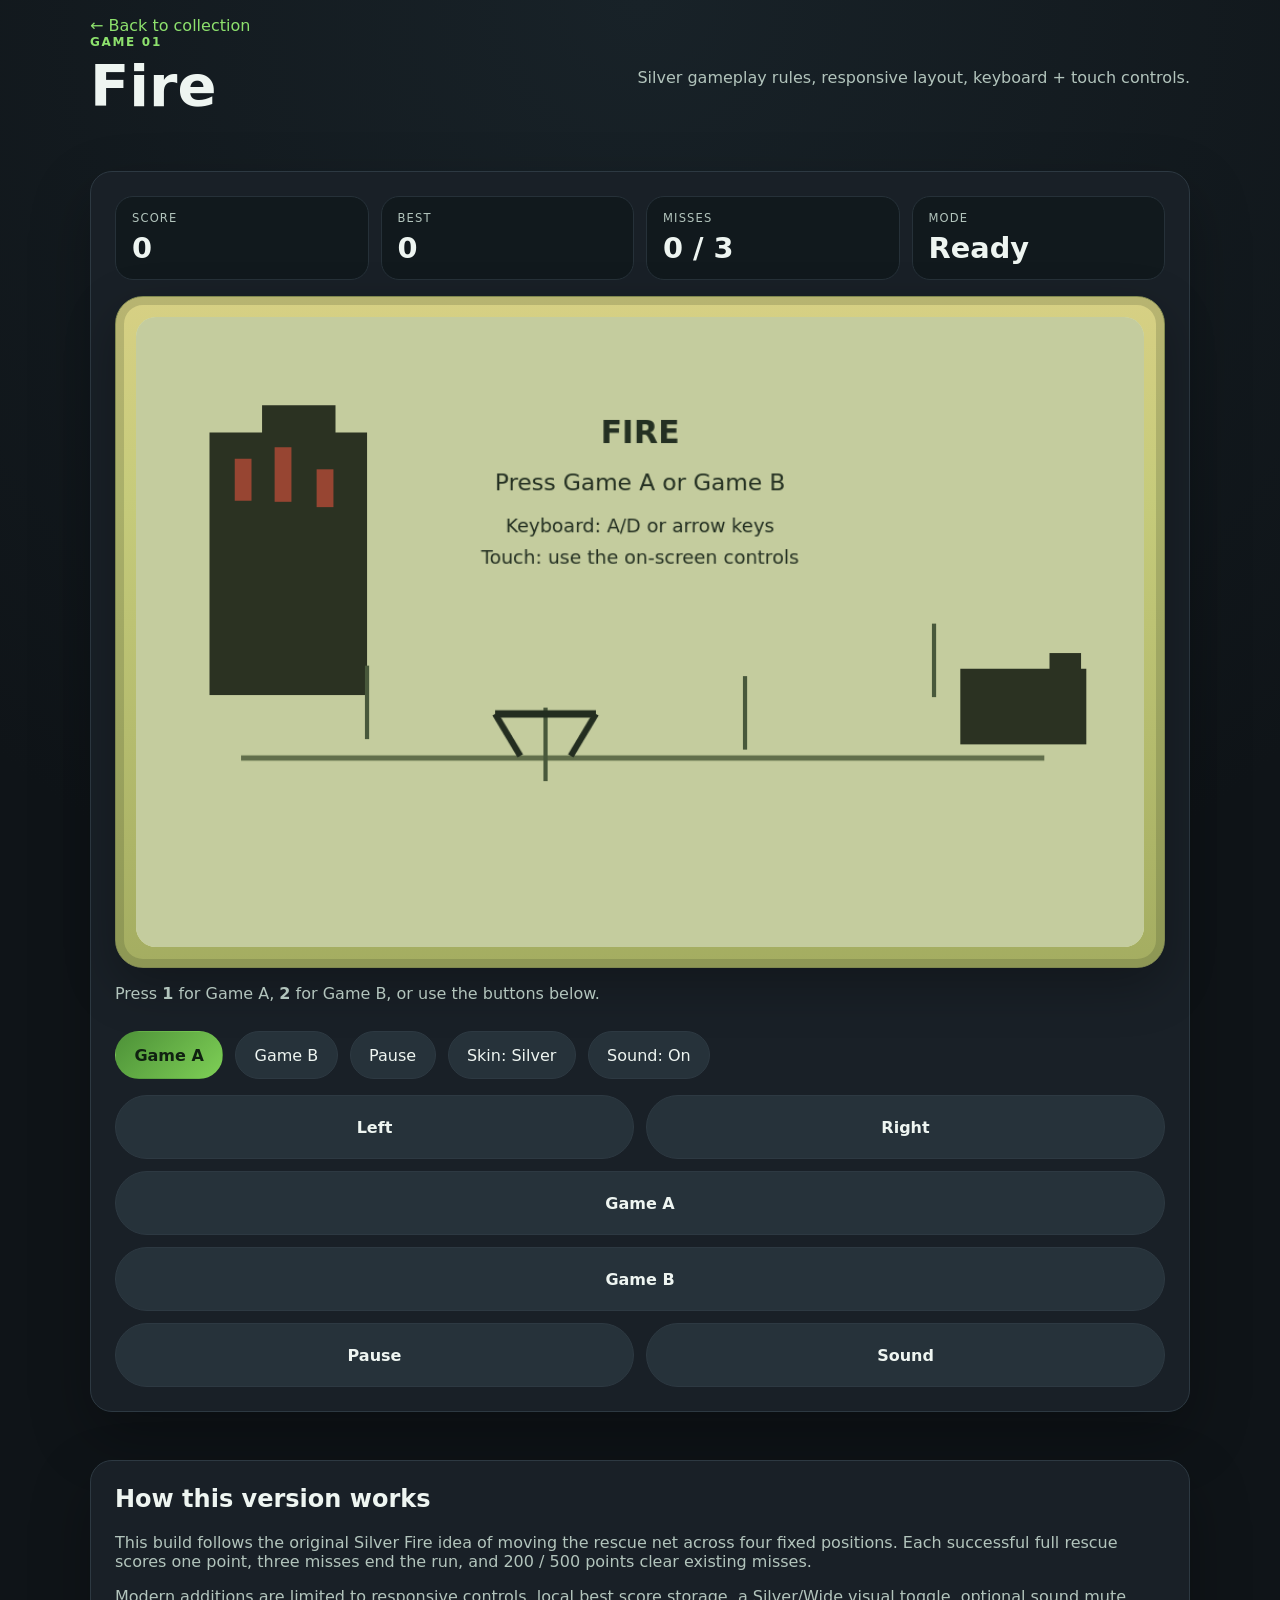
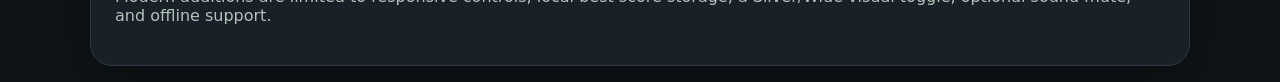
==== games/fire/index.html @ 9f9f32c5 "Deploy site" ====
<!doctype html>
<html lang="en">
  <head>
    <meta charset="UTF-8" />
    <meta
      name="viewport"
      content="width=device-width, initial-scale=1, viewport-fit=cover"
    />
    <title>Fire | Game &amp; Watch Collection</title>
    <meta
      name="description"
      content="Play a mobile-friendly Fire recreation with Silver gameplay rules, keyboard controls, touch controls, and offline support."
    />
    <link rel="manifest" href="/manifest.webmanifest" />
    <link rel="icon" href="/assets/icon.svg" type="image/svg+xml" />
    <link rel="stylesheet" href="/styles/site.css" />
    <link rel="stylesheet" href="./fire.css" />
  </head>
  <body>
    <header class="site-shell page-header">
      <div>
        <a class="page-header__link" href="/">&larr; Back to collection</a>
        <p class="eyebrow">Game 01</p>
        <h1>Fire</h1>
      </div>
      <p class="muted">Silver gameplay rules, responsive layout, keyboard + touch controls.</p>
    </header>

    <main class="site-shell stack">
      <section class="panel stack">
        <div class="hud-grid" aria-label="Game status">
          <div class="hud-card">
            <span class="hud-card__label">Score</span>
            <span class="hud-card__value" id="score-value">0</span>
          </div>
          <div class="hud-card">
            <span class="hud-card__label">Best</span>
            <span class="hud-card__value" id="best-value">0</span>
          </div>
          <div class="hud-card">
            <span class="hud-card__label">Misses</span>
            <span class="hud-card__value" id="miss-value">0 / 3</span>
          </div>
          <div class="hud-card">
            <span class="hud-card__label">Mode</span>
            <span class="hud-card__value" id="mode-value">Ready</span>
          </div>
        </div>

        <div class="fire-cabinet" id="cabinet">
          <canvas
            class="fire-screen"
            id="fire-screen"
            width="960"
            height="600"
            aria-label="Fire game display"
          ></canvas>
        </div>

        <div class="info-bar">
          <p class="muted" id="status-message">
            Press <strong>1</strong> for Game A, <strong>2</strong> for Game B, use arrow keys or A/D.
          </p>
          <div class="action-row">
            <button type="button" id="start-a" class="button--primary">Game A</button>
            <button type="button" id="start-b">Game B</button>
            <button type="button" id="pause-button">Pause</button>
            <button type="button" id="skin-button">Skin: Silver</button>
            <button type="button" id="sound-button">Sound: On</button>
          </div>
        </div>

        <div class="touch-controls" id="touch-controls" aria-label="Touch controls"></div>
      </section>

      <section class="panel">
        <h2>How this version works</h2>
        <p>
          This build follows the original Silver Fire idea of moving the rescue net across
          four fixed positions. Each successful full rescue scores one point, three misses end
          the run, and 200 / 500 points clear existing misses.
        </p>
        <p class="muted">
          Modern additions are limited to responsive controls, local best score storage,
          a Silver/Wide visual toggle, optional sound mute, and offline support.
        </p>
      </section>
    </main>

    <script type="module" src="./fire.js"></script>
  </body>
</html>
---- styles/site.css ----
:root {
  color-scheme: dark;
  --bg: #0f1418;
  --panel: #1b232a;
  --panel-border: #2d3942;
  --text: #eef5f1;
  --muted: #b2c4bc;
  --accent: #8de16d;
  --accent-strong: #b7ff77;
  --lcd-bg: #d8e4b5;
  --lcd-ink: #243022;
  --danger: #f28c82;
  --shadow: 0 24px 60px rgba(0, 0, 0, 0.28);
  --radius: 22px;
}

* {
  box-sizing: border-box;
}

html,
body {
  margin: 0;
  min-height: 100%;
  background: radial-gradient(circle at top, #182228, #0f1418 55%);
  color: var(--text);
  font-family:
    Inter,
    ui-sans-serif,
    system-ui,
    -apple-system,
    BlinkMacSystemFont,
    "Segoe UI",
    sans-serif;
}

body {
  padding: 0 0 env(safe-area-inset-bottom);
}

a {
  color: inherit;
}

.site-shell {
  width: min(1100px, calc(100% - 2rem));
  margin: 0 auto;
}

.hero {
  display: grid;
  gap: 1.5rem;
  padding: 2rem 0 1.5rem;
}

.hero__copy,
.hero__card,
.panel {
  background: color-mix(in srgb, var(--panel) 92%, black);
  border: 1px solid var(--panel-border);
  border-radius: var(--radius);
  box-shadow: var(--shadow);
}

.hero__copy,
.panel {
  padding: 1.5rem;
}

.hero__card {
  padding: 1rem;
  display: grid;
  gap: 0.85rem;
  place-items: center;
}

.eyebrow {
  margin: 0 0 0.5rem;
  text-transform: uppercase;
  letter-spacing: 0.14em;
  color: var(--accent);
  font-size: 0.75rem;
  font-weight: 700;
}

h1,
h2,
h3,
p {
  margin-top: 0;
}

h1 {
  font-size: clamp(2rem, 6vw, 3.6rem);
  line-height: 1.03;
  max-width: 12ch;
}

.hero__text,
.hero__caption,
.panel p,
li {
  color: var(--muted);
}

.hero__actions,
.action-row {
  display: flex;
  flex-wrap: wrap;
  gap: 0.75rem;
}

.button,
button {
  appearance: none;
  border: 1px solid var(--panel-border);
  border-radius: 999px;
  background: #26323a;
  color: var(--text);
  cursor: pointer;
  font: inherit;
  padding: 0.85rem 1.15rem;
  text-decoration: none;
  transition:
    transform 120ms ease,
    background 120ms ease,
    border-color 120ms ease;
}

.button:hover,
button:hover,
.button:focus-visible,
button:focus-visible {
  transform: translateY(-1px);
  border-color: color-mix(in srgb, var(--accent) 55%, var(--panel-border));
  outline: none;
}

.button--primary,
button.button--primary {
  background: linear-gradient(135deg, #4d9138, #7ecf56);
  color: #102111;
  border-color: transparent;
  font-weight: 700;
}

.panel {
  margin: 1rem auto;
}

.feature-grid {
  display: grid;
  grid-template-columns: repeat(auto-fit, minmax(180px, 1fr));
  gap: 1rem;
}

.feature-grid article,
.game-card {
  background: #151d23;
  border: 1px solid #27323a;
  border-radius: 18px;
  padding: 1rem;
}

.game-card {
  display: grid;
  gap: 1rem;
  align-items: center;
}

.inline-list {
  padding: 0;
  margin: 0;
  list-style: none;
  display: flex;
  flex-wrap: wrap;
  gap: 0.65rem;
}

.inline-list li {
  background: #223039;
  border-radius: 999px;
  padding: 0.35rem 0.75rem;
}

.mini-lcd {
  position: relative;
  width: min(100%, 320px);
  aspect-ratio: 16 / 10;
  border-radius: 18px;
  overflow: hidden;
  background: var(--lcd-bg);
  box-shadow: inset 0 0 0 4px #a4b188;
}

.mini-lcd__jumper,
.mini-lcd__net {
  position: absolute;
  background: var(--lcd-ink);
  border-radius: 999px;
}

.mini-lcd__jumper {
  width: 18px;
  height: 18px;
  top: 22%;
}

.mini-lcd__jumper--one {
  left: 18%;
}

.mini-lcd__jumper--two {
  left: 34%;
  top: 38%;
}

.mini-lcd__net {
  width: 88px;
  height: 18px;
  left: 46%;
  bottom: 22%;
}

.page-header {
  display: flex;
  justify-content: space-between;
  gap: 1rem;
  align-items: center;
  padding-top: 1rem;
}

.page-header__link {
  color: var(--accent);
  text-decoration: none;
}

.page-header__link:hover,
.page-header__link:focus-visible {
  color: var(--accent-strong);
}

.stack {
  display: grid;
  gap: 1rem;
}

.hud-grid {
  display: grid;
  grid-template-columns: repeat(4, minmax(0, 1fr));
  gap: 0.75rem;
}

.hud-card {
  background: #11191d;
  border: 1px solid #263139;
  border-radius: 18px;
  padding: 0.9rem 1rem;
}

.hud-card__label {
  display: block;
  font-size: 0.72rem;
  text-transform: uppercase;
  letter-spacing: 0.1em;
  color: var(--muted);
  margin-bottom: 0.35rem;
}

.hud-card__value {
  font-size: clamp(1.1rem, 3vw, 1.8rem);
  font-weight: 700;
}

.info-bar {
  display: flex;
  flex-wrap: wrap;
  justify-content: space-between;
  gap: 0.75rem;
  align-items: center;
}

.touch-controls {
  display: grid;
  grid-template-columns: 1fr 1fr;
  gap: 0.75rem;
}

.touch-controls button {
  min-height: 64px;
  font-size: 1rem;
  font-weight: 700;
}

.touch-controls__wide {
  grid-column: 1 / -1;
}

.muted {
  color: var(--muted);
}

.status-danger {
  color: var(--danger);
}

.sr-only {
  position: absolute;
  width: 1px;
  height: 1px;
  padding: 0;
  margin: -1px;
  overflow: hidden;
  clip: rect(0, 0, 0, 0);
  white-space: nowrap;
  border: 0;
}

@media (min-width: 900px) {
  .hero {
    grid-template-columns: minmax(0, 1.25fr) minmax(300px, 0.75fr);
    align-items: stretch;
  }

  .game-card {
    grid-template-columns: minmax(0, 1fr) auto;
  }
}

@media (max-width: 720px) {
  .site-shell {
    width: min(100% - 1rem, 1100px);
  }

  .hero__copy,
  .hero__card,
  .panel {
    padding: 1rem;
  }

  .hud-grid {
    grid-template-columns: repeat(2, minmax(0, 1fr));
  }
}
---- games/fire/fire.css ----
.fire-cabinet {
  border-radius: 28px;
  background:
    linear-gradient(180deg, #d7d084, #c6cb7b 30%, #a4ad61 100%);
  padding: clamp(0.75rem, 2vw, 1.25rem);
  border: 1px solid #7f8850;
  box-shadow:
    inset 0 0 0 8px rgba(40, 52, 31, 0.18),
    0 18px 50px rgba(0, 0, 0, 0.28);
}

.fire-screen {
  display: block;
  width: 100%;
  height: auto;
  aspect-ratio: 16 / 10;
  border-radius: 20px;
  background: #dbe4b0;
}

#cabinet[data-orientation="portrait"] + .info-bar {
  flex-direction: column;
  align-items: flex-start;
}
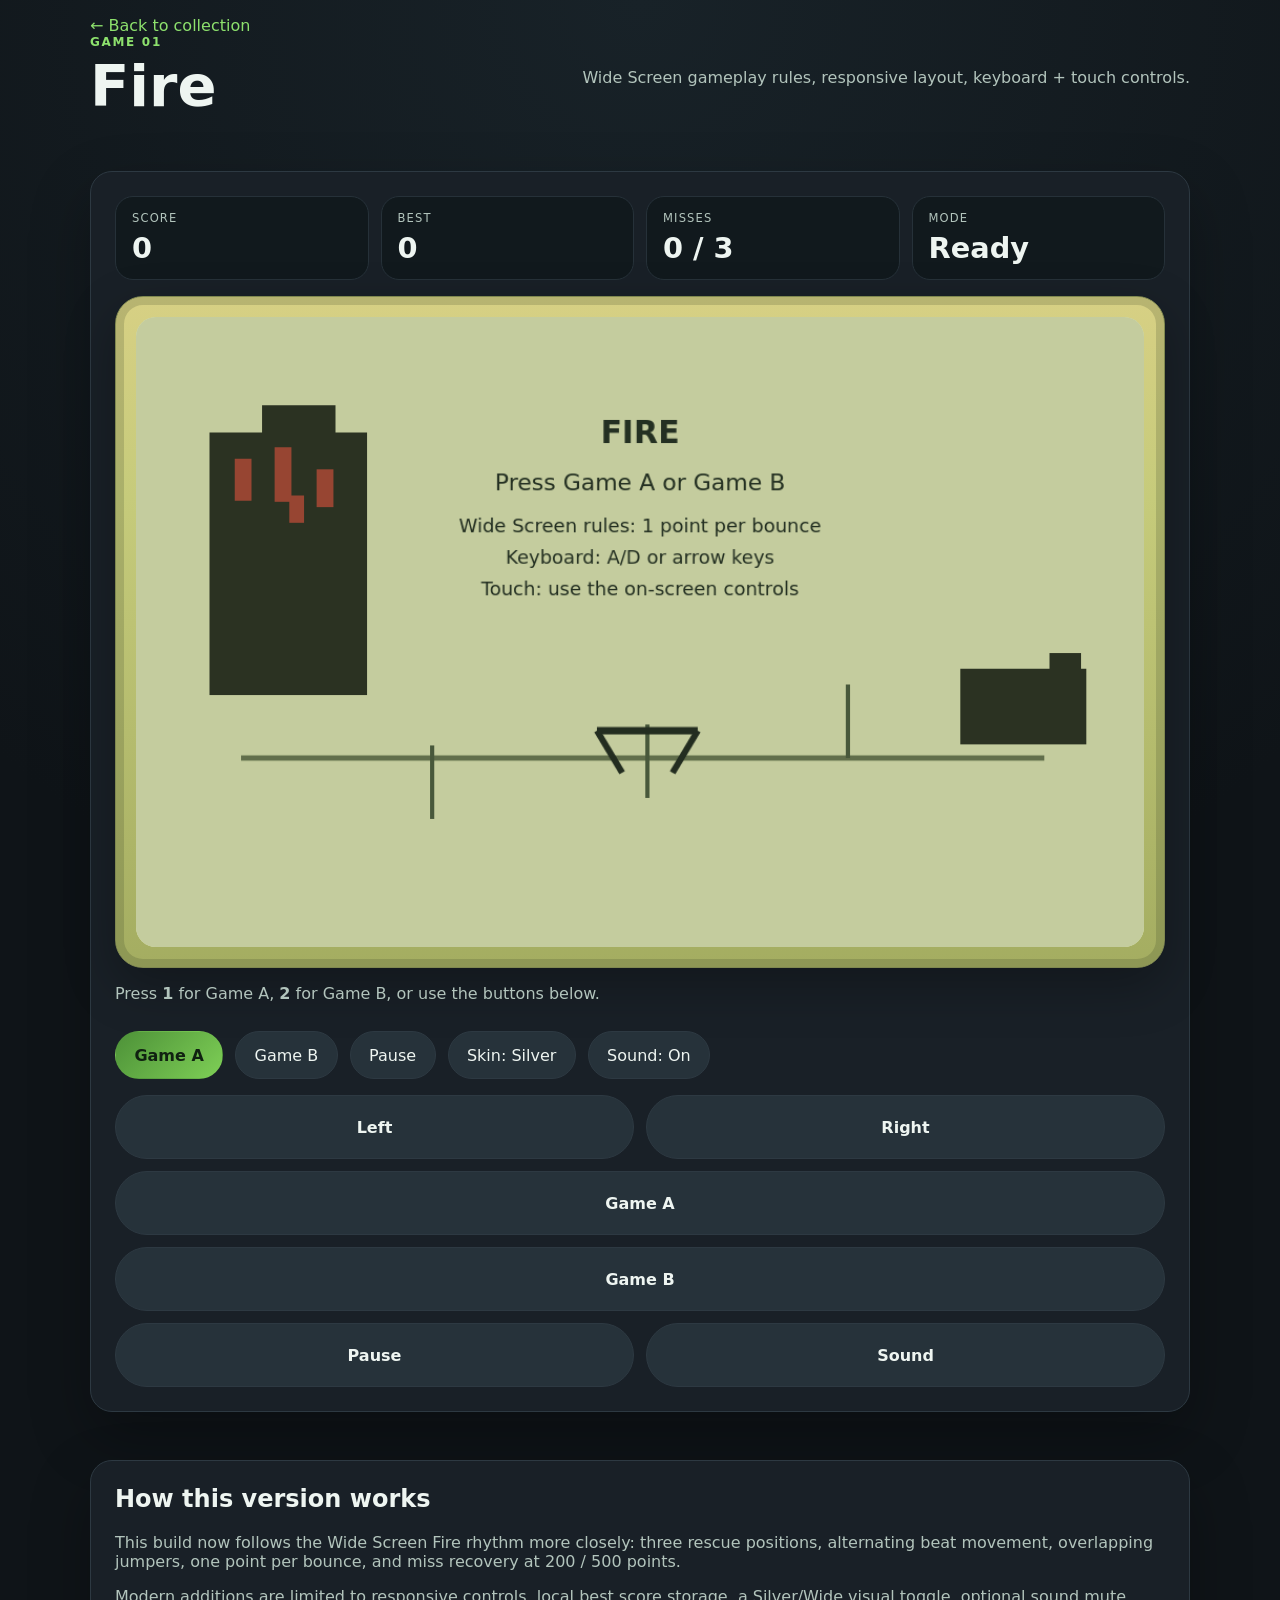
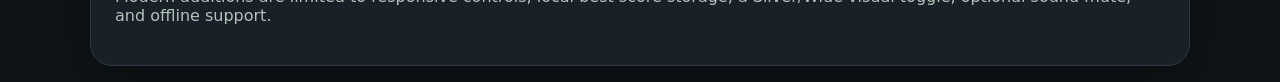
==== commit 45f679b1: "Update Fire gameplay" ====
--- a/games/fire/index.html
+++ b/games/fire/index.html
@@ -23,7 +23,7 @@
         <p class="eyebrow">Game 01</p>
         <h1>Fire</h1>
       </div>
-      <p class="muted">Silver gameplay rules, responsive layout, keyboard + touch controls.</p>
+        <p class="muted">Wide Screen gameplay rules, responsive layout, keyboard + touch controls.</p>
     </header>
 
     <main class="site-shell stack">
@@ -76,9 +76,9 @@
       <section class="panel">
         <h2>How this version works</h2>
         <p>
-          This build follows the original Silver Fire idea of moving the rescue net across
-          four fixed positions. Each successful full rescue scores one point, three misses end
-          the run, and 200 / 500 points clear existing misses.
+          This build now follows the Wide Screen Fire rhythm more closely: three rescue
+          positions, alternating beat movement, overlapping jumpers, one point per bounce,
+          and miss recovery at 200 / 500 points.
         </p>
         <p class="muted">
           Modern additions are limited to responsive controls, local best score storage,
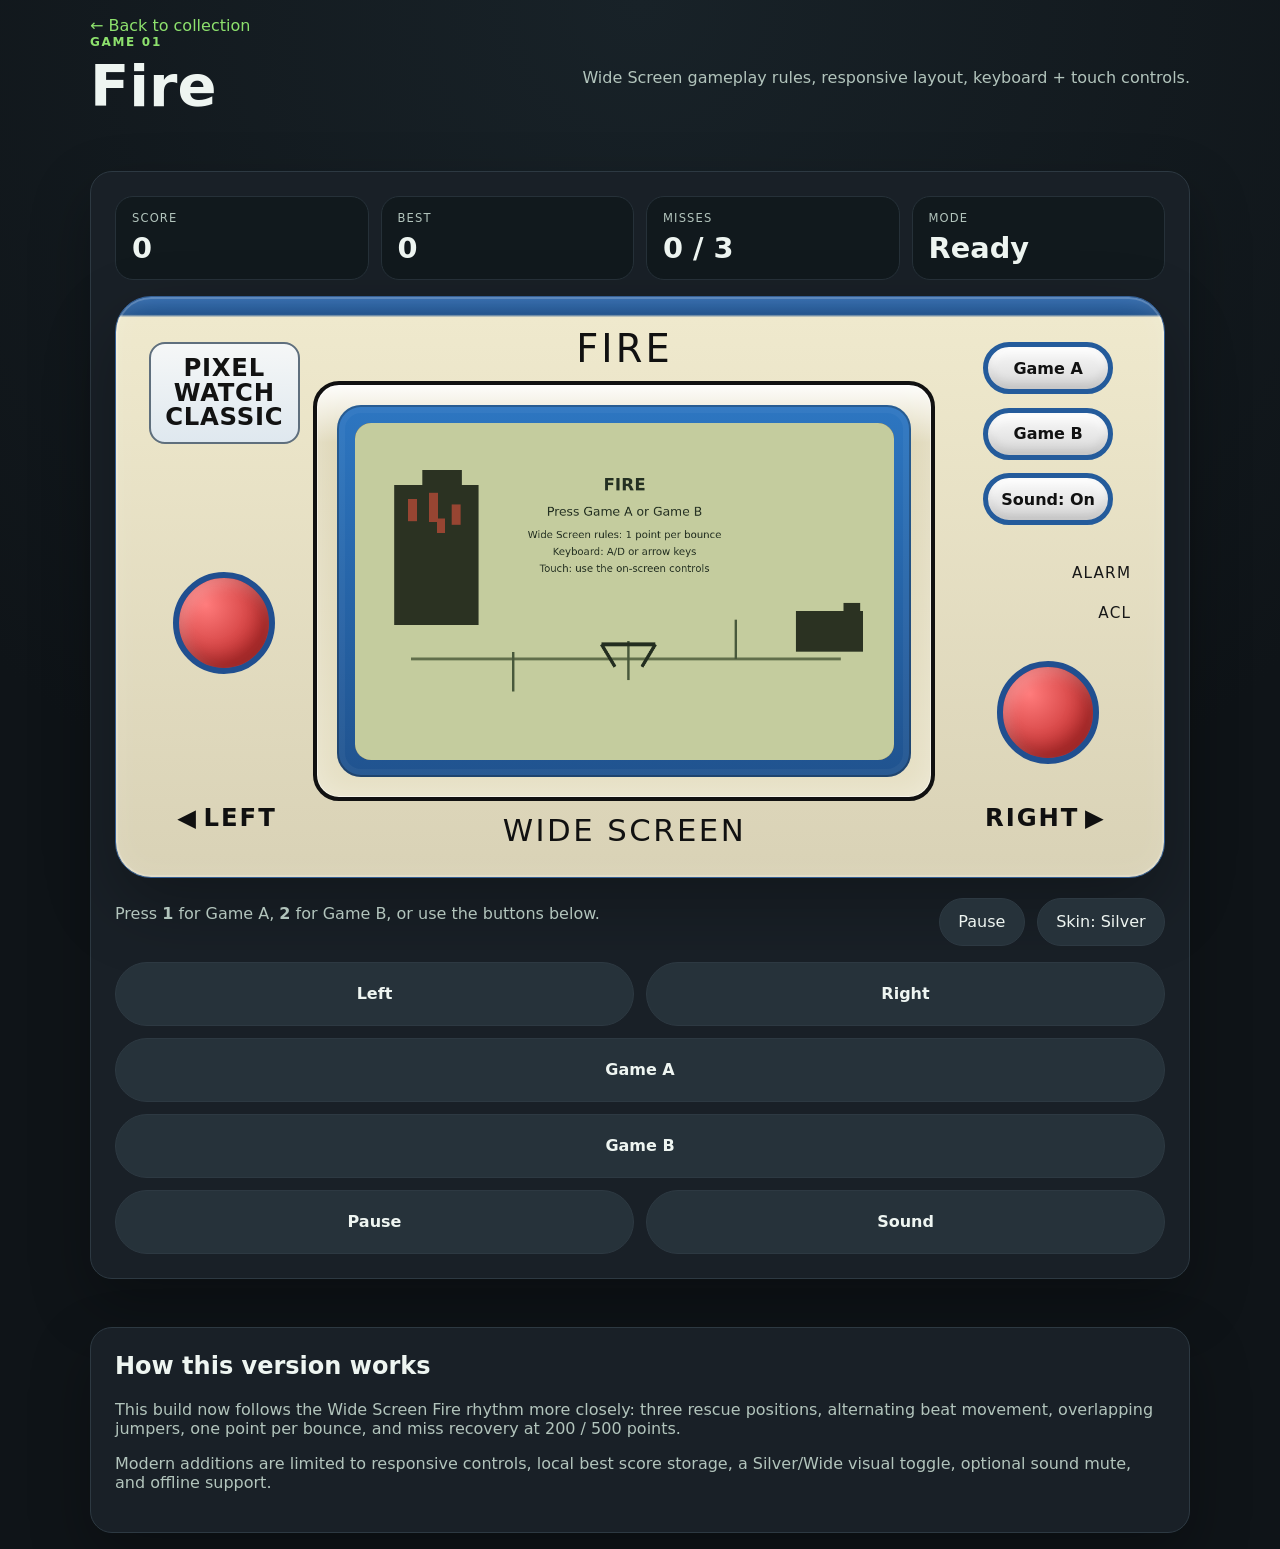
==== commit defe36cc: "Restyle Fire handheld shell" ====
--- a/games/fire/index.html
+++ b/games/fire/index.html
@@ -9,21 +9,21 @@
     <title>Fire | Game &amp; Watch Collection</title>
     <meta
       name="description"
-      content="Play a mobile-friendly Fire recreation with Silver gameplay rules, keyboard controls, touch controls, and offline support."
+      content="Play a mobile-friendly Fire recreation with Wide Screen gameplay rules, keyboard controls, touch controls, and offline support."
     />
-    <link rel="manifest" href="/manifest.webmanifest" />
-    <link rel="icon" href="/assets/icon.svg" type="image/svg+xml" />
-    <link rel="stylesheet" href="/styles/site.css" />
+    <link rel="manifest" href="../../manifest.webmanifest" />
+    <link rel="icon" href="../../assets/icon.svg" type="image/svg+xml" />
+    <link rel="stylesheet" href="../../styles/site.css" />
     <link rel="stylesheet" href="./fire.css" />
   </head>
   <body>
     <header class="site-shell page-header">
       <div>
-        <a class="page-header__link" href="/">&larr; Back to collection</a>
+        <a class="page-header__link" href="../../">&larr; Back to collection</a>
         <p class="eyebrow">Game 01</p>
         <h1>Fire</h1>
       </div>
-        <p class="muted">Wide Screen gameplay rules, responsive layout, keyboard + touch controls.</p>
+      <p class="muted">Wide Screen gameplay rules, responsive layout, keyboard + touch controls.</p>
     </header>
 
     <main class="site-shell stack">
@@ -47,26 +47,55 @@
           </div>
         </div>
 
-        <div class="fire-cabinet" id="cabinet">
-          <canvas
-            class="fire-screen"
-            id="fire-screen"
-            width="960"
-            height="600"
-            aria-label="Fire game display"
-          ></canvas>
+        <div class="fire-device" id="cabinet">
+          <aside class="fire-device__side fire-device__side--left">
+            <div class="fire-device__brand">
+              <span>PIXEL</span>
+              <span>WATCH</span>
+              <span>CLASSIC</span>
+            </div>
+            <button type="button" id="move-left-button" class="fire-device__big-button" aria-label="Move left"></button>
+            <div class="fire-device__direction fire-device__direction--left">LEFT</div>
+          </aside>
+
+          <section class="fire-device__center">
+            <div class="fire-device__title">FIRE</div>
+            <div class="fire-device__screen-frame">
+              <div class="fire-device__screen-accent">
+                <canvas
+                  class="fire-screen"
+                  id="fire-screen"
+                  width="960"
+                  height="600"
+                  aria-label="Fire game display"
+                ></canvas>
+              </div>
+            </div>
+            <div class="fire-device__footer">WIDE SCREEN</div>
+          </section>
+
+          <aside class="fire-device__side fire-device__side--right">
+            <div class="fire-device__button-stack">
+              <button type="button" id="start-a" class="fire-device__pill-button">Game A</button>
+              <button type="button" id="start-b" class="fire-device__pill-button">Game B</button>
+              <button type="button" id="sound-button" class="fire-device__pill-button">Sound: On</button>
+            </div>
+            <div class="fire-device__indicator-stack">
+              <span>Alarm</span>
+              <span>ACL</span>
+            </div>
+            <button type="button" id="move-right-button" class="fire-device__big-button" aria-label="Move right"></button>
+            <div class="fire-device__direction fire-device__direction--right">RIGHT</div>
+          </aside>
         </div>
 
-        <div class="info-bar">
+        <div class="info-bar fire-device__utility">
           <p class="muted" id="status-message">
             Press <strong>1</strong> for Game A, <strong>2</strong> for Game B, use arrow keys or A/D.
           </p>
           <div class="action-row">
-            <button type="button" id="start-a" class="button--primary">Game A</button>
-            <button type="button" id="start-b">Game B</button>
             <button type="button" id="pause-button">Pause</button>
             <button type="button" id="skin-button">Skin: Silver</button>
-            <button type="button" id="sound-button">Sound: On</button>
           </div>
         </div>
 
--- a/games/fire/fire.css
+++ b/games/fire/fire.css
@@ -1,12 +1,126 @@
-.fire-cabinet {
-  border-radius: 28px;
+.fire-device {
+  display: grid;
+  grid-template-columns: minmax(120px, 0.23fr) minmax(0, 1fr) minmax(150px, 0.28fr);
+  gap: clamp(0.9rem, 2vw, 1.8rem);
+  align-items: stretch;
+  padding: clamp(1rem, 2.3vw, 1.8rem);
+  border-radius: 36px;
   background:
-    linear-gradient(180deg, #d7d084, #c6cb7b 30%, #a4ad61 100%);
-  padding: clamp(0.75rem, 2vw, 1.25rem);
-  border: 1px solid #7f8850;
-  box-shadow:
-    inset 0 0 0 8px rgba(40, 52, 31, 0.18),
-    0 18px 50px rgba(0, 0, 0, 0.28);
+    linear-gradient(180deg, #2e67ab 0%, #22548d 3%, #efe9cd 3.5%, #d9d2b6 100%);
+  border: 1px solid #355f94;
+  box-shadow:
+    inset 0 0 0 2px rgba(255, 255, 255, 0.18),
+    inset 0 0 30px rgba(255, 255, 255, 0.12),
+    0 28px 70px rgba(0, 0, 0, 0.28);
+}
+
+.fire-device__side,
+.fire-device__center {
+  min-width: 0;
+}
+
+.fire-device__side {
+  display: grid;
+  align-content: space-between;
+  justify-items: center;
+  gap: 1rem;
+  padding: 1rem 0.25rem;
+  color: #121212;
+}
+
+.fire-device__brand {
+  display: grid;
+  gap: 0.15rem;
+  padding: 0.8rem 0.9rem;
+  border: 2px solid #5f6f7d;
+  border-radius: 16px;
+  background: linear-gradient(180deg, #f5f7f7, #dfe8ef);
+  font-weight: 900;
+  font-size: clamp(1rem, 1.9vw, 1.55rem);
+  line-height: 0.92;
+  letter-spacing: 0.03em;
+  text-align: center;
+}
+
+.fire-device__big-button {
+  width: clamp(74px, 8vw, 104px);
+  aspect-ratio: 1;
+  border-radius: 999px;
+  border: 6px solid #204f90;
+  background: radial-gradient(circle at 30% 30%, #ff7b7b, #c73232 70%);
+  box-shadow:
+    inset -8px -10px 18px rgba(0, 0, 0, 0.22),
+    inset 6px 8px 14px rgba(255, 255, 255, 0.22);
+  padding: 0;
+}
+
+.fire-device__big-button:hover,
+.fire-device__big-button:focus-visible {
+  transform: translateY(-1px);
+  border-color: #183e72;
+}
+
+.fire-device__direction {
+  font-weight: 900;
+  letter-spacing: 0.08em;
+  font-size: clamp(1rem, 1.9vw, 1.6rem);
+  color: #101010;
+}
+
+.fire-device__direction::before,
+.fire-device__direction::after {
+  display: inline-block;
+  margin: 0 0.35rem;
+}
+
+.fire-device__direction--left::before {
+  content: "\25C0";
+}
+
+.fire-device__direction--right::after {
+  content: "\25B6";
+}
+
+.fire-device__center {
+  display: grid;
+  grid-template-rows: auto 1fr auto;
+  gap: 0.65rem;
+}
+
+.fire-device__title,
+.fire-device__footer {
+  justify-self: center;
+  color: #111;
+  font-weight: 500;
+  letter-spacing: 0.08em;
+}
+
+.fire-device__title {
+  font-size: clamp(1.6rem, 3vw, 2.5rem);
+}
+
+.fire-device__footer {
+  font-size: clamp(1.2rem, 2.4vw, 2rem);
+}
+
+.fire-device__screen-frame {
+  padding: clamp(0.9rem, 2vw, 1.25rem);
+  border-radius: 26px;
+  background:
+    linear-gradient(180deg, rgba(255, 255, 255, 0.9), rgba(215, 207, 174, 0.55) 14%, rgba(233, 227, 200, 0.82) 100%);
+  border: 4px solid #111;
+  box-shadow:
+    inset 0 0 0 1px rgba(255, 255, 255, 0.52),
+    inset 0 0 30px rgba(255, 255, 255, 0.35);
+}
+
+.fire-device__screen-accent {
+  padding: clamp(0.9rem, 1.7vw, 1.1rem);
+  border-radius: 24px;
+  background: linear-gradient(180deg, #2d76c1, #20538f);
+  box-shadow:
+    inset 0 0 0 2px rgba(0, 0, 0, 0.25),
+    inset 0 0 0 8px rgba(255, 255, 255, 0.04);
 }
 
 .fire-screen {
@@ -14,11 +128,119 @@
   width: 100%;
   height: auto;
   aspect-ratio: 16 / 10;
-  border-radius: 20px;
-  background: #dbe4b0;
-}
-
-#cabinet[data-orientation="portrait"] + .info-bar {
-  flex-direction: column;
-  align-items: flex-start;
-}
+  border-radius: 16px;
+  background: #d4d4d4;
+  box-shadow:
+    inset 0 0 0 6px #1f1f1f,
+    inset 0 0 32px rgba(0, 0, 0, 0.14);
+}
+
+.fire-device__button-stack {
+  display: grid;
+  gap: 0.85rem;
+  width: 100%;
+  justify-items: center;
+}
+
+.fire-device__pill-button {
+  width: min(100%, 130px);
+  min-height: 52px;
+  border-radius: 999px;
+  border: 5px solid #245b9b;
+  background: linear-gradient(180deg, #fafafa, #d8d8d8);
+  color: #111;
+  font-weight: 700;
+  padding: 0.5rem 0.7rem;
+  box-shadow:
+    inset 0 -6px 10px rgba(0, 0, 0, 0.1),
+    inset 0 6px 10px rgba(255, 255, 255, 0.65);
+}
+
+.fire-device__indicator-stack {
+  display: grid;
+  gap: 1.35rem;
+  justify-items: end;
+  width: 100%;
+  color: #171717;
+  font-size: 0.95rem;
+  text-transform: uppercase;
+  letter-spacing: 0.08em;
+}
+
+.fire-device__utility {
+  margin-top: 0.25rem;
+}
+
+#cabinet[data-orientation="portrait"] {
+  grid-template-columns: 1fr;
+}
+
+#cabinet[data-orientation="portrait"] .fire-device__side {
+  grid-template-columns: repeat(3, minmax(0, 1fr));
+  align-items: center;
+  justify-items: center;
+  padding: 0.25rem 0;
+}
+
+#cabinet[data-orientation="portrait"] .fire-device__brand,
+#cabinet[data-orientation="portrait"] .fire-device__indicator-stack {
+  display: none;
+}
+
+#cabinet[data-orientation="portrait"] .fire-device__button-stack {
+  grid-column: 1 / -1;
+  grid-template-columns: repeat(3, minmax(0, 1fr));
+}
+
+#cabinet[data-orientation="portrait"] .fire-device__pill-button {
+  width: 100%;
+}
+
+@media (max-width: 980px) {
+  .fire-device {
+    grid-template-columns: 1fr;
+  }
+
+  .fire-device__side {
+    grid-template-columns: repeat(3, minmax(0, 1fr));
+    align-items: center;
+    justify-items: center;
+    padding: 0.25rem 0;
+  }
+
+  .fire-device__indicator-stack {
+    justify-items: center;
+  }
+
+  .fire-device__button-stack {
+    grid-column: 1 / -1;
+    grid-template-columns: repeat(3, minmax(0, 1fr));
+  }
+
+  .fire-device__pill-button {
+    width: 100%;
+  }
+}
+
+@media (max-width: 640px) {
+  .fire-device {
+    padding: 0.85rem;
+    border-radius: 28px;
+  }
+
+  .fire-device__screen-frame {
+    padding: 0.65rem;
+  }
+
+  .fire-device__screen-accent {
+    padding: 0.65rem;
+  }
+
+  .fire-device__button-stack {
+    grid-template-columns: 1fr;
+  }
+
+  .fire-device__direction {
+    font-size: 1.05rem;
+  }
+}
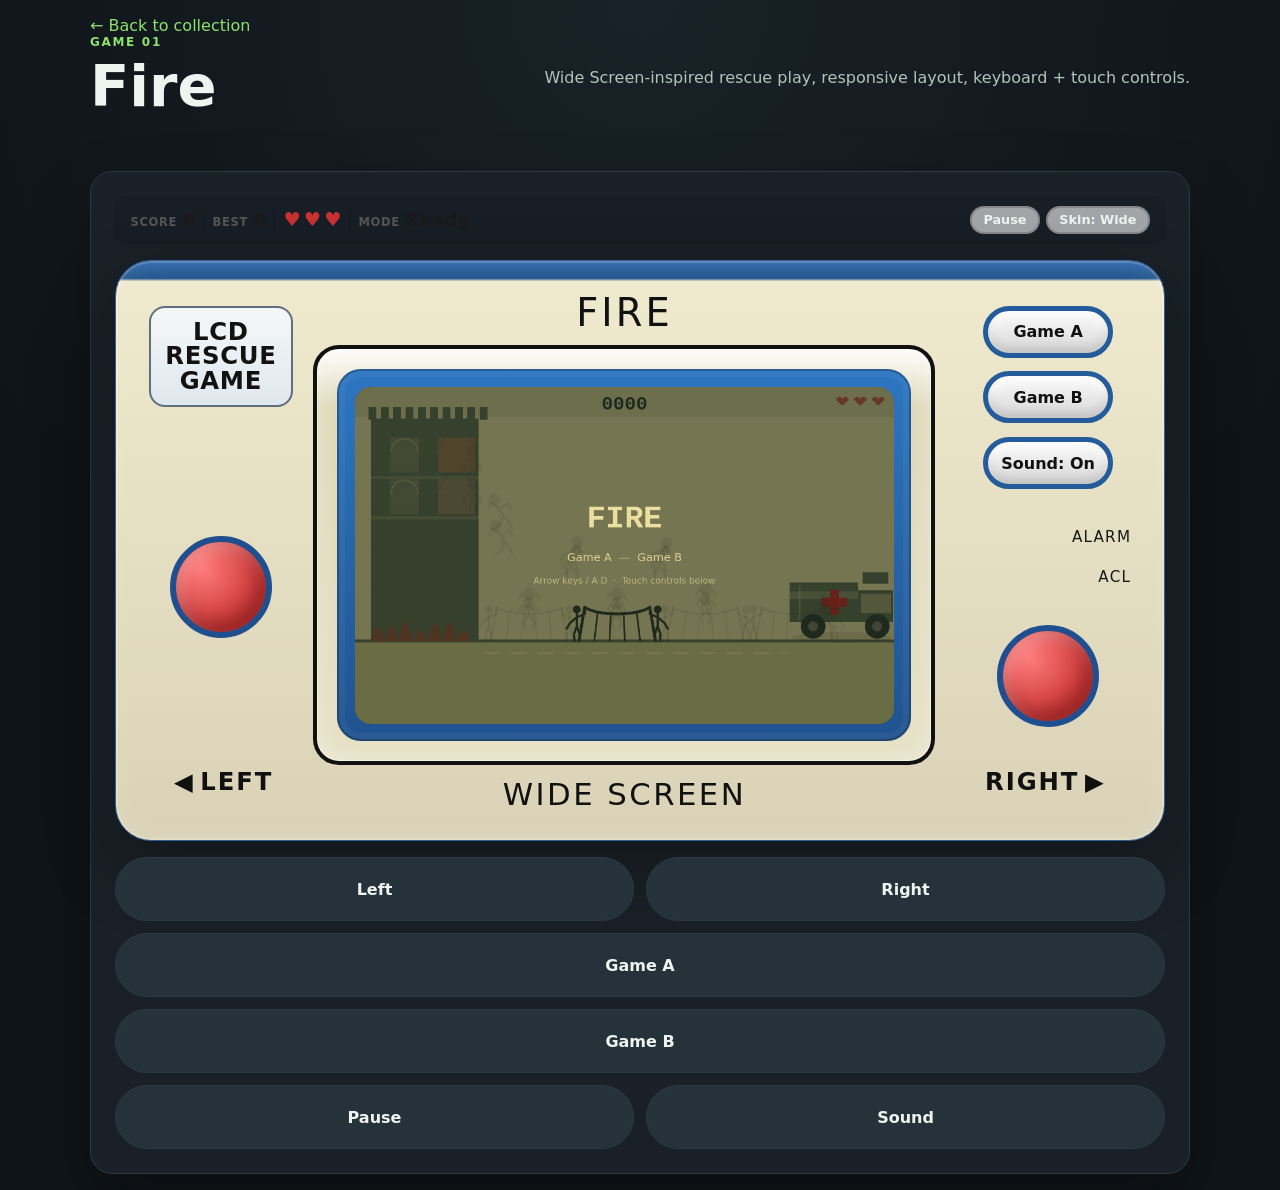
==== commit 88d27e4c: "Reimagine Fire game: difficulty scaling, graphics overhaul, mobile UI, in-canvas HUD - Fix difficult" ====
--- a/games/fire/index.html
+++ b/games/fire/index.html
@@ -23,36 +23,51 @@
         <p class="eyebrow">Game 01</p>
         <h1>Fire</h1>
       </div>
-      <p class="muted">Wide Screen gameplay rules, responsive layout, keyboard + touch controls.</p>
+      <p class="muted">Wide Screen-inspired rescue play, responsive layout, keyboard + touch controls.</p>
     </header>
 
     <main class="site-shell stack">
       <section class="panel stack">
-        <div class="hud-grid" aria-label="Game status">
-          <div class="hud-card">
-            <span class="hud-card__label">Score</span>
-            <span class="hud-card__value" id="score-value">0</span>
+
+        <!-- Compact HUD bar: score | best | lives | mode -->
+        <div class="hud-bar" aria-label="Game status">
+          <div class="hud-bar__item">
+            <span class="hud-bar__label">Score</span>
+            <span class="hud-bar__value" id="score-value">0</span>
           </div>
-          <div class="hud-card">
-            <span class="hud-card__label">Best</span>
-            <span class="hud-card__value" id="best-value">0</span>
+          <div class="hud-bar__sep" aria-hidden="true"></div>
+          <div class="hud-bar__item">
+            <span class="hud-bar__label">Best</span>
+            <span class="hud-bar__value" id="best-value">0</span>
           </div>
-          <div class="hud-card">
-            <span class="hud-card__label">Misses</span>
-            <span class="hud-card__value" id="miss-value">0 / 3</span>
+          <div class="hud-bar__sep" aria-hidden="true"></div>
+          <div class="hud-bar__item hud-bar__lives" aria-label="Lives remaining">
+            <span class="hud-life" id="hud-life-0" aria-hidden="true">♥</span>
+            <span class="hud-life" id="hud-life-1" aria-hidden="true">♥</span>
+            <span class="hud-life" id="hud-life-2" aria-hidden="true">♥</span>
           </div>
-          <div class="hud-card">
-            <span class="hud-card__label">Mode</span>
-            <span class="hud-card__value" id="mode-value">Ready</span>
+          <div class="hud-bar__sep" aria-hidden="true"></div>
+          <div class="hud-bar__item">
+            <span class="hud-bar__label">Mode</span>
+            <span class="hud-bar__value" id="mode-value">Ready</span>
+          </div>
+          <div class="hud-bar__actions">
+            <button type="button" id="pause-button">Pause</button>
+            <button type="button" id="skin-button">Skin: Wide</button>
           </div>
         </div>
+
+        <!-- Screen-reader-only status for accessibility -->
+        <p class="sr-only" id="status-message" aria-live="polite">
+          Press 1 for Game A, 2 for Game B, use arrow keys or A/D.
+        </p>
 
         <div class="fire-device" id="cabinet">
           <aside class="fire-device__side fire-device__side--left">
             <div class="fire-device__brand">
-              <span>PIXEL</span>
-              <span>WATCH</span>
-              <span>CLASSIC</span>
+              <span>LCD</span>
+              <span>RESCUE</span>
+              <span>GAME</span>
             </div>
             <button type="button" id="move-left-button" class="fire-device__big-button" aria-label="Move left"></button>
             <div class="fire-device__direction fire-device__direction--left">LEFT</div>
@@ -89,30 +104,19 @@
           </aside>
         </div>
 
-        <div class="info-bar fire-device__utility">
-          <p class="muted" id="status-message">
-            Press <strong>1</strong> for Game A, <strong>2</strong> for Game B, use arrow keys or A/D.
-          </p>
-          <div class="action-row">
-            <button type="button" id="pause-button">Pause</button>
-            <button type="button" id="skin-button">Skin: Silver</button>
+        <!-- Mobile bottom control bar (hidden on desktop) -->
+        <div class="game-controls-bar" id="game-controls-bar" aria-label="Game controls">
+          <button type="button" class="game-controls-bar__move" id="mobile-left" aria-label="Move left">&#9664;</button>
+          <div class="game-controls-bar__secondary">
+            <button type="button" id="mobile-start-a" class="game-controls-bar__pill">Game A</button>
+            <button type="button" id="mobile-start-b" class="game-controls-bar__pill">Game B</button>
+            <button type="button" id="mobile-pause" class="game-controls-bar__pill">Pause</button>
+            <button type="button" id="mobile-sound" class="game-controls-bar__pill">Sound</button>
           </div>
+          <button type="button" class="game-controls-bar__move" id="mobile-right" aria-label="Move right">&#9654;</button>
         </div>
 
         <div class="touch-controls" id="touch-controls" aria-label="Touch controls"></div>
-      </section>
-
-      <section class="panel">
-        <h2>How this version works</h2>
-        <p>
-          This build now follows the Wide Screen Fire rhythm more closely: three rescue
-          positions, alternating beat movement, overlapping jumpers, one point per bounce,
-          and miss recovery at 200 / 500 points.
-        </p>
-        <p class="muted">
-          Modern additions are limited to responsive controls, local best score storage,
-          a Silver/Wide visual toggle, optional sound mute, and offline support.
-        </p>
       </section>
     </main>
 
--- a/games/fire/fire.css
+++ b/games/fire/fire.css
@@ -171,6 +171,152 @@
   margin-top: 0.25rem;
 }
 
+/* Mobile bottom controls bar (hidden by default, shown on narrow screens) */
+.game-controls-bar {
+  display: none;
+  position: fixed;
+  bottom: 0;
+  left: 0;
+  right: 0;
+  z-index: 100;
+  align-items: center;
+  justify-content: space-between;
+  gap: 0.5rem;
+  padding: 0.5rem 1rem;
+  padding-bottom: max(0.5rem, env(safe-area-inset-bottom));
+  background: rgba(30, 36, 28, 0.94);
+  border-top: 1px solid rgba(255, 255, 255, 0.1);
+  backdrop-filter: blur(8px);
+}
+
+.game-controls-bar__move {
+  min-width: 72px;
+  min-height: 72px;
+  flex-shrink: 0;
+  border-radius: 14px;
+  border: 3px solid #345a88;
+  background: radial-gradient(circle at 35% 35%, #e06060, #b02828 70%);
+  color: #fff;
+  font-size: 1.5rem;
+  font-weight: 900;
+  display: flex;
+  align-items: center;
+  justify-content: center;
+  box-shadow:
+    inset -4px -6px 12px rgba(0, 0, 0, 0.28),
+    inset 3px 5px 10px rgba(255, 255, 255, 0.18);
+  touch-action: manipulation;
+}
+
+.game-controls-bar__move:active {
+  transform: scale(0.95);
+}
+
+.game-controls-bar__secondary {
+  display: flex;
+  gap: 0.4rem;
+  flex-wrap: wrap;
+  justify-content: center;
+}
+
+.game-controls-bar__pill {
+  min-height: 40px;
+  padding: 0.3rem 0.75rem;
+  border-radius: 999px;
+  border: 2px solid #3a5e82;
+  background: rgba(255, 255, 255, 0.08);
+  color: #dde5c8;
+  font-size: 0.8rem;
+  font-weight: 700;
+  touch-action: manipulation;
+}
+
+.game-controls-bar__pill:active {
+  background: rgba(255, 255, 255, 0.18);
+}
+
+/* HUD bar (replaces hud-grid for this game) */
+.hud-bar {
+  display: flex;
+  align-items: center;
+  gap: 0.5rem;
+  padding: 0.55rem 0.9rem;
+  border-radius: 12px;
+  background: rgba(0, 0, 0, 0.04);
+  border: 1px solid rgba(0, 0, 0, 0.1);
+  flex-wrap: wrap;
+}
+
+.hud-bar__item {
+  display: flex;
+  align-items: baseline;
+  gap: 0.35rem;
+}
+
+.hud-bar__label {
+  font-size: 0.72rem;
+  font-weight: 700;
+  text-transform: uppercase;
+  letter-spacing: 0.06em;
+  color: #555;
+}
+
+.hud-bar__value {
+  font-size: 1.15rem;
+  font-weight: 800;
+  color: #1a1a1a;
+  font-variant-numeric: tabular-nums;
+}
+
+.hud-bar__sep {
+  width: 1px;
+  height: 1.4rem;
+  background: rgba(0, 0, 0, 0.15);
+  flex-shrink: 0;
+}
+
+.hud-bar__lives {
+  gap: 0.2rem;
+  font-size: 1.2rem;
+}
+
+.hud-life {
+  color: #c83232;
+  transition: opacity 0.2s, transform 0.15s;
+}
+
+.hud-life[data-lost="true"] {
+  opacity: 0.22;
+  transform: scale(0.82);
+}
+
+.hud-bar__actions {
+  display: flex;
+  gap: 0.4rem;
+  margin-left: auto;
+}
+
+.hud-bar__actions button {
+  padding: 0.3rem 0.7rem;
+  border-radius: 999px;
+  border: 2px solid rgba(0, 0, 0, 0.18);
+  background: rgba(255, 255, 255, 0.6);
+  font-size: 0.8rem;
+  font-weight: 600;
+}
+
+@media (max-width: 480px) {
+  .hud-bar {
+    gap: 0.35rem;
+    padding: 0.45rem 0.6rem;
+  }
+
+  .hud-bar__actions {
+    flex-basis: 100%;
+    margin-left: 0;
+  }
+}
+
 #cabinet[data-orientation="portrait"] {
   grid-template-columns: 1fr;
 }
@@ -222,6 +368,40 @@
   }
 }
 
+/* Mobile: strip the device chrome, show bottom controls bar */
+@media (max-width: 720px) {
+  .fire-device__side {
+    display: none;
+  }
+
+  .fire-device {
+    grid-template-columns: 1fr;
+    padding: 0.5rem;
+    border-radius: 20px;
+  }
+
+  .fire-device__title,
+  .fire-device__footer {
+    font-size: 1.1rem;
+  }
+
+  .fire-device__screen-frame {
+    padding: 0.45rem;
+  }
+
+  .fire-device__screen-accent {
+    padding: 0.45rem;
+  }
+
+  .game-controls-bar {
+    display: flex !important;
+  }
+
+  .touch-controls {
+    display: none;
+  }
+}
+
 @media (max-width: 640px) {
   .fire-device {
     padding: 0.85rem;
@@ -244,3 +424,23 @@
     font-size: 1.05rem;
   }
 }
+
+/* Landscape mobile: shift controls bar to the right */
+@media (max-height: 500px) and (orientation: landscape) {
+  .game-controls-bar {
+    position: fixed;
+    right: 0;
+    top: 0;
+    bottom: 0;
+    width: auto;
+    flex-direction: column;
+    padding: env(safe-area-inset-top, 8px) env(safe-area-inset-right, 8px) env(safe-area-inset-bottom, 8px) 8px;
+    border-top: none;
+    border-left: 1px solid rgba(255, 255, 255, 0.12);
+    height: 100dvh;
+  }
+
+  .game-controls-bar__secondary {
+    flex-direction: column;
+  }
+}
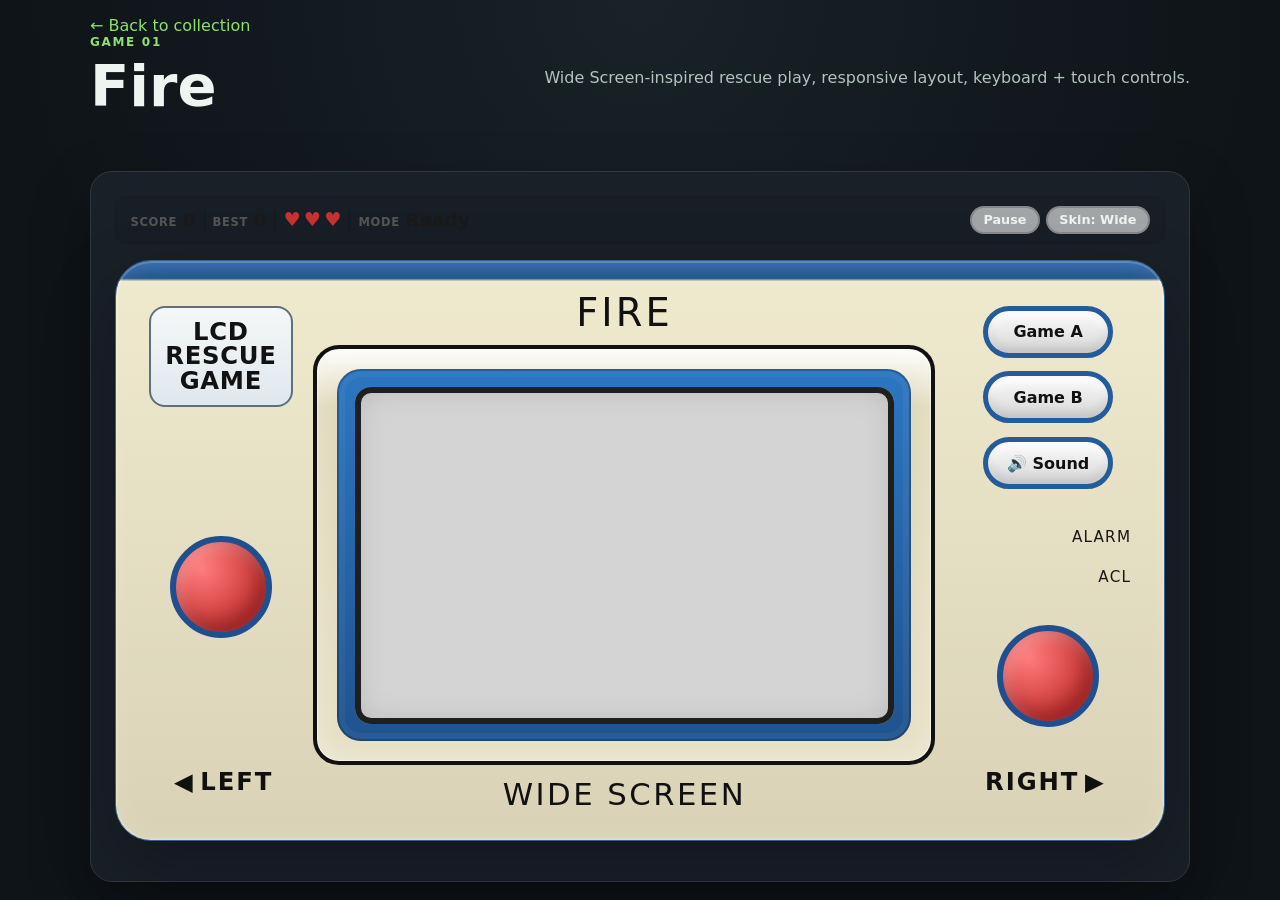
==== commit 5e8397e6: "Deploy static site" ====
--- a/games/fire/index.html
+++ b/games/fire/index.html
@@ -93,7 +93,7 @@
             <div class="fire-device__button-stack">
               <button type="button" id="start-a" class="fire-device__pill-button">Game A</button>
               <button type="button" id="start-b" class="fire-device__pill-button">Game B</button>
-              <button type="button" id="sound-button" class="fire-device__pill-button">Sound: On</button>
+              <button type="button" id="sound-button" class="fire-device__pill-button fire-device__pill-button--sound">🔊 Sound</button>
             </div>
             <div class="fire-device__indicator-stack">
               <span>Alarm</span>
@@ -111,7 +111,7 @@
             <button type="button" id="mobile-start-a" class="game-controls-bar__pill">Game A</button>
             <button type="button" id="mobile-start-b" class="game-controls-bar__pill">Game B</button>
             <button type="button" id="mobile-pause" class="game-controls-bar__pill">Pause</button>
-            <button type="button" id="mobile-sound" class="game-controls-bar__pill">Sound</button>
+            <button type="button" id="mobile-sound" class="game-controls-bar__pill game-controls-bar__pill--sound">🔊</button>
           </div>
           <button type="button" class="game-controls-bar__move" id="mobile-right" aria-label="Move right">&#9654;</button>
         </div>
--- a/games/fire/fire.css
+++ b/games/fire/fire.css
@@ -154,6 +154,34 @@
   box-shadow:
     inset 0 -6px 10px rgba(0, 0, 0, 0.1),
     inset 0 6px 10px rgba(255, 255, 255, 0.65);
+  transition: background 0.15s, border-color 0.15s, color 0.15s;
+}
+
+/* Sound button — distinct active/muted states */
+.fire-device__pill-button--sound {
+  font-size: 1rem;
+}
+
+.fire-device__pill-button--sound.sound--off {
+  background: linear-gradient(180deg, #5a1a1a, #3d1010);
+  border-color: #922020;
+  color: #ff8888;
+  box-shadow:
+    inset 0 -6px 10px rgba(0, 0, 0, 0.3),
+    inset 0 6px 10px rgba(255, 100, 100, 0.12);
+}
+
+/* Mobile sound pill — distinct on/off */
+.game-controls-bar__pill--sound {
+  font-size: 1.1rem;
+  min-width: 52px;
+  transition: background 0.15s, border-color 0.15s, color 0.15s;
+}
+
+.game-controls-bar__pill--sound.sound--off {
+  background: rgba(160, 30, 30, 0.55);
+  border-color: #922020;
+  color: #ff9999;
 }
 
 .fire-device__indicator-stack {
@@ -368,37 +396,121 @@
   }
 }
 
-/* Mobile: strip the device chrome, show bottom controls bar */
+/* Mobile portrait (≤720px): full-screen flex column layout */
 @media (max-width: 720px) {
-  .fire-device__side {
-    display: none;
-  }
-
+  /* Full-height page */
+  html, body {
+    height: 100dvh;
+    overflow: hidden;
+  }
+
+  /* Hide non-essential chrome */
+  .page-header { display: none; }
+  .fire-device__side { display: none; }
+  .fire-device__title, .fire-device__footer { display: none; }
+  .touch-controls { display: none; }
+
+  /* Show HUD bar compactly */
+  .hud-bar {
+    display: flex !important;
+    padding: 0.4rem 1rem;
+    font-size: 0.85rem;
+    background: #111;
+    border-bottom: 1px solid #333;
+    flex-shrink: 0;
+  }
+
+  /* Strip device chrome — just the canvas */
   .fire-device {
     grid-template-columns: 1fr;
-    padding: 0.5rem;
-    border-radius: 20px;
-  }
-
-  .fire-device__title,
-  .fire-device__footer {
-    font-size: 1.1rem;
-  }
-
-  .fire-device__screen-frame {
-    padding: 0.45rem;
-  }
-
+    background: none !important;
+    border: none !important;
+    box-shadow: none !important;
+    border-radius: 0 !important;
+    padding: 0 !important;
+    margin: 0;
+    width: 100%;
+    flex-shrink: 0;
+  }
+
+  .fire-device__screen-frame,
   .fire-device__screen-accent {
-    padding: 0.45rem;
-  }
-
+    background: none !important;
+    border: none !important;
+    box-shadow: none !important;
+    border-radius: 0 !important;
+    padding: 0 !important;
+  }
+
+  /* Canvas fills full width */
+  #fire-screen {
+    width: 100vw !important;
+    height: auto !important;
+    border-radius: 0;
+    box-shadow: none;
+  }
+
+  /* Page column: hud-bar | canvas | controls (fills remaining space) */
+  .site-shell.stack,
+  .panel.stack {
+    padding: 0 !important;
+    gap: 0 !important;
+    margin: 0 !important;
+    height: 100dvh;
+    display: flex;
+    flex-direction: column;
+    align-items: stretch;
+    overflow: hidden;
+  }
+
+  /* Hide action buttons from hud-bar — they're duplicated in controls bar */
+  .hud-bar__actions {
+    display: none;
+  }
+
+  /* Controls bar: NOT fixed in portrait — fills remaining vertical space */
   .game-controls-bar {
     display: flex !important;
-  }
-
-  .touch-controls {
-    display: none;
+    position: static !important;
+    flex: 1;
+    height: auto;
+    min-height: 0;
+    align-items: stretch;
+    padding-bottom: env(safe-area-inset-bottom);
+    border-top: 1px solid #333;
+    gap: 0;
+  }
+
+  /* Left/right buttons fill full height of controls area */
+  .game-controls-bar__move {
+    min-height: 0;
+    flex: 1;
+    border-radius: 0;
+    font-size: 2.5rem;
+    display: flex;
+    align-items: center;
+    justify-content: center;
+  }
+
+  #mobile-left { border-radius: 0; }
+  #mobile-right { border-radius: 0; }
+
+  /* Secondary controls: centred column */
+  .game-controls-bar__secondary {
+    flex: 0 0 160px;
+    flex-direction: row;
+    flex-wrap: wrap;
+    align-items: center;
+    align-content: center;
+    justify-content: center;
+    gap: 0.5rem;
+    padding: 0.5rem 0;
+  }
+
+  .game-controls-bar__pill {
+    flex: 1 1 60px;
+    padding: 0.45rem 0.5rem;
+    font-size: 0.75rem;
   }
 }
 
@@ -425,22 +537,141 @@
   }
 }
 
-/* Landscape mobile: shift controls bar to the right */
+/* Landscape mobile: fullscreen canvas + right-side controls column */
 @media (max-height: 500px) and (orientation: landscape) {
+  /* Kill all page-level spacing */
+  body {
+    overflow: hidden;
+  }
+
+  .page-header,
+  .hud-bar,
+  .fire-device__side,
+  .fire-device__big-button,
+  .fire-device__title,
+  .fire-device__footer,
+  .touch-controls {
+    display: none !important;
+  }
+
+  .site-shell,
+  .stack,
+  .panel {
+    padding: 0 !important;
+    gap: 0 !important;
+    margin: 0 !important;
+  }
+
+  /* Strip all device chrome */
+  .fire-device {
+    display: block !important;
+    background: none !important;
+    border: none !important;
+    box-shadow: none !important;
+    border-radius: 0 !important;
+    padding: 0 !important;
+    margin: 0 auto !important;
+    width: calc(100vw - 160px);
+    height: 100dvh;
+  }
+
+  .fire-device__center {
+    display: flex;
+    align-items: center;
+    justify-content: center;
+    width: 100%;
+    height: 100dvh;
+    padding: 0 !important;
+    margin: 0 !important;
+  }
+
+  .fire-device__screen-frame,
+  .fire-device__screen-accent {
+    background: none !important;
+    border: none !important;
+    box-shadow: none !important;
+    border-radius: 0 !important;
+    padding: 0 !important;
+    display: flex;
+    align-items: center;
+    justify-content: center;
+    width: 100%;
+    height: 100%;
+  }
+
+  /* Canvas fills height, constrained by width */
+  #fire-screen {
+    display: block;
+    height: 100dvh;
+    width: auto;
+    max-width: calc(100vw - 160px);
+  }
+
+  /* Controls bar: full-screen overlay, pointer-events only on children */
   .game-controls-bar {
+    display: flex !important;
     position: fixed;
-    right: 0;
+    left: 0 !important;
+    right: 0 !important;
     top: 0;
     bottom: 0;
+    width: 100vw;
+    height: 100dvh;
+    flex-direction: row;
+    justify-content: space-between;
+    align-items: stretch;
+    border-top: none;
+    padding: 0;
+    background: none;
+    pointer-events: none;
+  }
+
+  /* ◄ on the LEFT — full height */
+  #mobile-left {
+    pointer-events: auto;
+    width: 80px;
+    height: 100%;
+    min-height: unset;
+    min-width: unset;
+    flex: 0 0 80px;
+    border-radius: 0;
+    font-size: 2rem;
+    padding-left: env(safe-area-inset-left, 0px);
+    border-right: 1px solid rgba(255, 255, 255, 0.12);
+  }
+
+  /* ► on the RIGHT — full height */
+  #mobile-right {
+    pointer-events: auto;
+    width: 80px;
+    height: 100%;
+    min-height: unset;
+    min-width: unset;
+    flex: 0 0 80px;
+    border-radius: 0;
+    font-size: 2rem;
+    padding-right: env(safe-area-inset-right, 0px);
+    border-left: 1px solid rgba(255, 255, 255, 0.12);
+  }
+
+  /* Secondary pills: compact row at bottom center */
+  .game-controls-bar__secondary {
+    pointer-events: auto;
+    flex-direction: row;
+    flex-wrap: nowrap;
+    gap: 6px;
+    align-items: flex-end;
+    justify-content: center;
+    padding: 0 0 env(safe-area-inset-bottom, 8px) 0;
     width: auto;
-    flex-direction: column;
-    padding: env(safe-area-inset-top, 8px) env(safe-area-inset-right, 8px) env(safe-area-inset-bottom, 8px) 8px;
-    border-top: none;
-    border-left: 1px solid rgba(255, 255, 255, 0.12);
-    height: 100dvh;
-  }
-
-  .game-controls-bar__secondary {
-    flex-direction: column;
-  }
-}
+    flex: 1;
+    align-self: flex-end;
+  }
+
+  .game-controls-bar__pill {
+    font-size: 0.65rem;
+    padding: 6px 8px;
+    min-height: unset;
+    width: auto;
+  }
+}
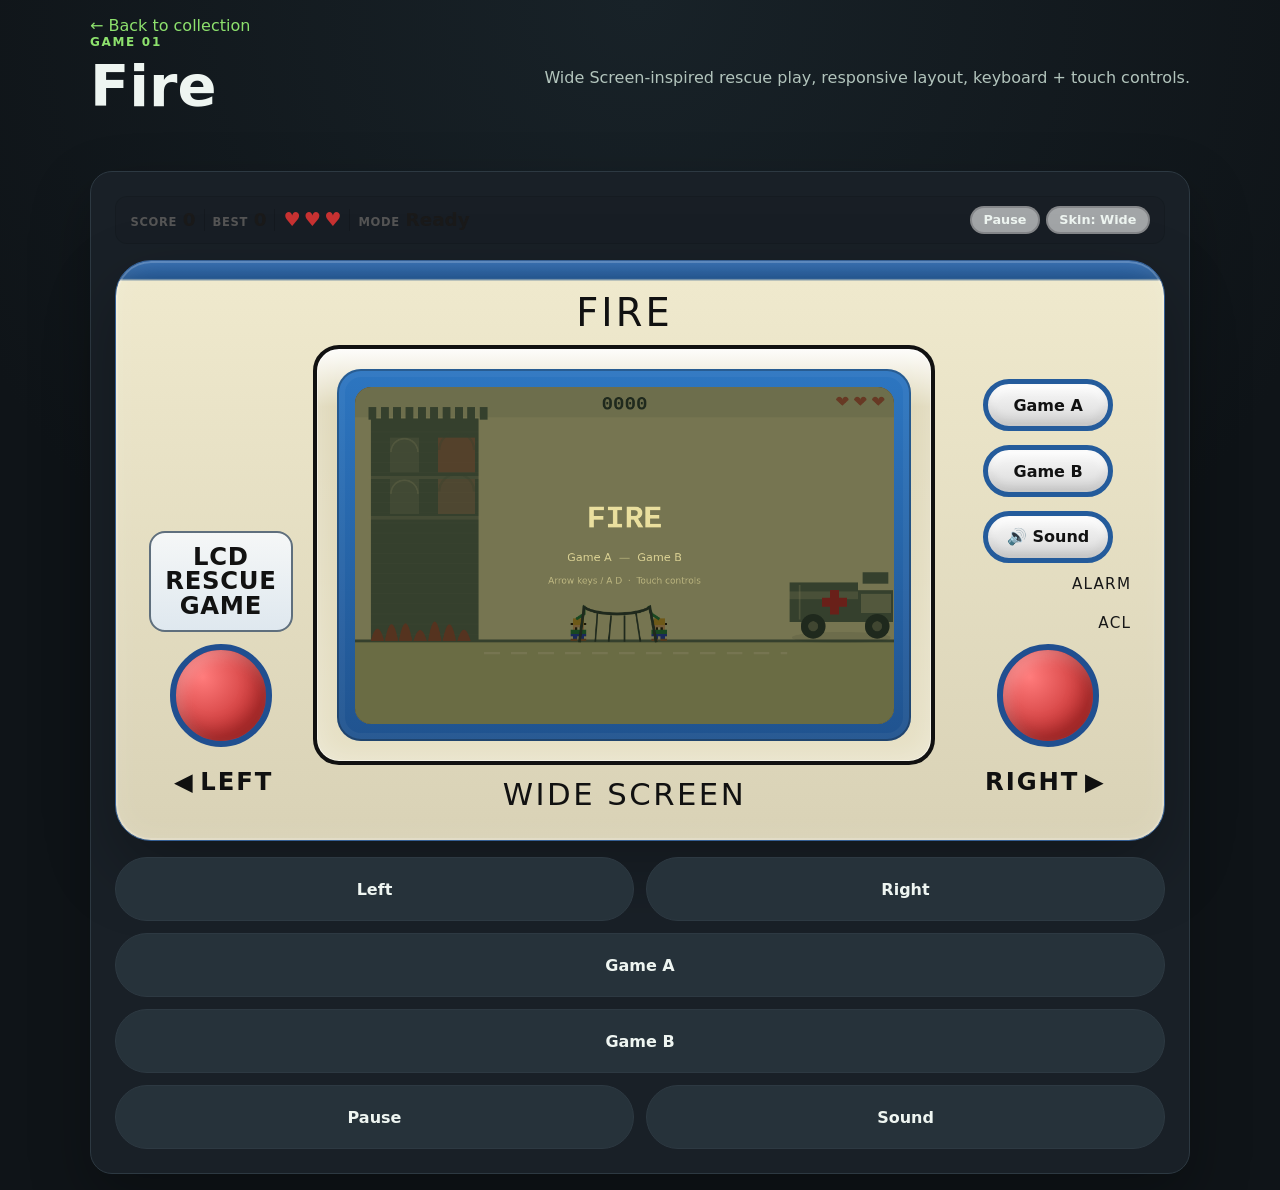
==== commit 384a1df3: "Deploy static site" ====
--- a/games/fire/index.html
+++ b/games/fire/index.html
@@ -64,10 +64,12 @@
 
         <div class="fire-device" id="cabinet">
           <aside class="fire-device__side fire-device__side--left">
-            <div class="fire-device__brand">
-              <span>LCD</span>
-              <span>RESCUE</span>
-              <span>GAME</span>
+            <div class="fire-device__side-top">
+              <div class="fire-device__brand">
+                <span>LCD</span>
+                <span>RESCUE</span>
+                <span>GAME</span>
+              </div>
             </div>
             <button type="button" id="move-left-button" class="fire-device__big-button" aria-label="Move left"></button>
             <div class="fire-device__direction fire-device__direction--left">LEFT</div>
@@ -90,14 +92,16 @@
           </section>
 
           <aside class="fire-device__side fire-device__side--right">
-            <div class="fire-device__button-stack">
-              <button type="button" id="start-a" class="fire-device__pill-button">Game A</button>
-              <button type="button" id="start-b" class="fire-device__pill-button">Game B</button>
-              <button type="button" id="sound-button" class="fire-device__pill-button fire-device__pill-button--sound">🔊 Sound</button>
-            </div>
-            <div class="fire-device__indicator-stack">
-              <span>Alarm</span>
-              <span>ACL</span>
+            <div class="fire-device__side-top">
+              <div class="fire-device__button-stack">
+                <button type="button" id="start-a" class="fire-device__pill-button">Game A</button>
+                <button type="button" id="start-b" class="fire-device__pill-button">Game B</button>
+                <button type="button" id="sound-button" class="fire-device__pill-button fire-device__pill-button--sound">🔊 Sound</button>
+              </div>
+              <div class="fire-device__indicator-stack">
+                <span>Alarm</span>
+                <span>ACL</span>
+              </div>
             </div>
             <button type="button" id="move-right-button" class="fire-device__big-button" aria-label="Move right"></button>
             <div class="fire-device__direction fire-device__direction--right">RIGHT</div>
--- a/games/fire/fire.css
+++ b/games/fire/fire.css
@@ -21,11 +21,22 @@
 
 .fire-device__side {
   display: grid;
-  align-content: space-between;
+  grid-template-rows: 1fr auto auto;
   justify-items: center;
-  gap: 1rem;
+  gap: 0.75rem;
   padding: 1rem 0.25rem;
   color: #121212;
+}
+
+/* top group in each side stretches to fill row 1 and aligns its own
+   content at the bottom so it stays close to the button */
+.fire-device__side-top {
+  display: flex;
+  flex-direction: column;
+  align-items: center;
+  justify-content: flex-end;
+  gap: 0.75rem;
+  width: 100%;
 }
 
 .fire-device__brand {
@@ -61,6 +72,7 @@
 }
 
 .fire-device__direction {
+  margin-top: 0.5rem;
   font-weight: 900;
   letter-spacing: 0.08em;
   font-size: clamp(1rem, 1.9vw, 1.6rem);
@@ -396,10 +408,11 @@
   }
 }
 
-/* Mobile portrait (≤720px): full-screen flex column layout */
-@media (max-width: 720px) {
+/* Mobile portrait (≤720px, portrait only): full-screen flex column layout */
+@media (max-width: 720px) and (orientation: portrait) {
   /* Full-height page */
   html, body {
+    height: 100vh;
     height: 100dvh;
     overflow: hidden;
   }
@@ -410,14 +423,26 @@
   .fire-device__title, .fire-device__footer { display: none; }
   .touch-controls { display: none; }
 
-  /* Show HUD bar compactly */
+  /* Show HUD bar compactly — retro dark chrome */
   .hud-bar {
     display: flex !important;
-    padding: 0.4rem 1rem;
+    padding: 0.45rem 1rem;
     font-size: 0.85rem;
-    background: #111;
-    border-bottom: 1px solid #333;
+    background: linear-gradient(180deg, #0f1a10 0%, #1a2b1c 100%);
+    border-bottom: 2px solid #2d4030;
     flex-shrink: 0;
+  }
+
+  .hud-bar__label {
+    color: #6a9a70;
+  }
+
+  .hud-bar__value {
+    color: #d4f0da;
+  }
+
+  .hud-bar__sep {
+    background: rgba(100, 160, 110, 0.25);
   }
 
   /* Strip device chrome — just the canvas */
@@ -456,6 +481,7 @@
     padding: 0 !important;
     gap: 0 !important;
     margin: 0 !important;
+    height: 100vh;
     height: 100dvh;
     display: flex;
     flex-direction: column;
@@ -475,42 +501,77 @@
     flex: 1;
     height: auto;
     min-height: 0;
-    align-items: stretch;
-    padding-bottom: env(safe-area-inset-bottom);
-    border-top: 1px solid #333;
-    gap: 0;
-  }
-
-  /* Left/right buttons fill full height of controls area */
+    align-items: center;           /* centre items, not stretch */
+    justify-content: center;
+    padding: 1.2rem 1rem;
+    padding-bottom: calc(1.2rem + env(safe-area-inset-bottom));
+    border-top: 3px solid #2d4030;
+    gap: 1rem;
+    /* Retro Game & Watch controller body colour */
+    background: linear-gradient(170deg, #1b2b1e 0%, #0f190f 100%);
+    backdrop-filter: none;         /* no blur on canvas in portrait either */
+  }
+
+  /* ◄/► — large circular action buttons */
   .game-controls-bar__move {
     min-height: 0;
-    flex: 1;
-    border-radius: 0;
-    font-size: 2.5rem;
+    flex: 0 0 auto;
+    width: clamp(76px, 22vw, 100px);
+    height: clamp(76px, 22vw, 100px);
+    border-radius: 50%;
+    font-size: 1.8rem;
+    align-self: center;
     display: flex;
     align-items: center;
     justify-content: center;
-  }
-
-  #mobile-left { border-radius: 0; }
-  #mobile-right { border-radius: 0; }
-
-  /* Secondary controls: centred column */
+    background:
+      radial-gradient(circle at 32% 28%, #e87070, #c02828 60%, #7a1010);
+    border: 4px solid #4d0a0a;
+    box-shadow:
+      0 8px 24px rgba(0, 0, 0, 0.65),
+      inset 0 3px 8px rgba(255, 255, 255, 0.22),
+      inset 0 -4px 10px rgba(0, 0, 0, 0.45);
+  }
+
+  #mobile-left  { border-radius: 50%; }
+  #mobile-right { border-radius: 50%; }
+
+  /* 2×2 grid for Game A / Game B / Pause / Sound */
   .game-controls-bar__secondary {
-    flex: 0 0 160px;
-    flex-direction: row;
-    flex-wrap: wrap;
+    display: grid !important;
+    grid-template-columns: 1fr 1fr;
+    gap: 0.55rem;
+    flex: 0 0 auto;
+    width: clamp(140px, 44vw, 180px);
+    align-self: center;
+    padding: 0;
+    flex-wrap: unset;
+    justify-content: unset;
+  }
+
+  .game-controls-bar__pill {
+    display: flex;
     align-items: center;
-    align-content: center;
     justify-content: center;
-    gap: 0.5rem;
-    padding: 0.5rem 0;
-  }
-
-  .game-controls-bar__pill {
-    flex: 1 1 60px;
-    padding: 0.45rem 0.5rem;
-    font-size: 0.75rem;
+    min-height: 44px;
+    padding: 0.5rem 0.4rem;
+    border-radius: 10px;
+    border: 2px solid rgba(100, 180, 120, 0.3);
+    background: rgba(20, 60, 28, 0.75);
+    color: #b8e4c2;
+    font-size: 0.78rem;
+    font-weight: 700;
+    flex: unset;
+    white-space: nowrap;
+    letter-spacing: 0.03em;
+    box-shadow:
+      inset 0 -2px 4px rgba(0, 0, 0, 0.4),
+      inset 0 1px 3px rgba(255, 255, 255, 0.08);
+  }
+
+  .game-controls-bar__pill:active {
+    background: rgba(40, 100, 50, 0.85);
+    transform: scale(0.96);
   }
 }
 
@@ -537,11 +598,11 @@
   }
 }
 
-/* Landscape mobile: fullscreen canvas + right-side controls column */
-@media (max-height: 500px) and (orientation: landscape) {
-  /* Kill all page-level spacing */
+/* Landscape mobile: fullscreen canvas + left/right button overlays */
+@media (max-height: 650px) and (orientation: landscape) {
   body {
     overflow: hidden;
+    background: #000;
   }
 
   .page-header,
@@ -554,15 +615,18 @@
     display: none !important;
   }
 
+  /* Kill all spacing wrappers */
   .site-shell,
   .stack,
   .panel {
     padding: 0 !important;
     gap: 0 !important;
     margin: 0 !important;
-  }
-
-  /* Strip all device chrome */
+    width: 100% !important;
+    max-width: 100% !important;
+  }
+
+  /* Device chrome stripped */
   .fire-device {
     display: block !important;
     background: none !important;
@@ -570,9 +634,10 @@
     box-shadow: none !important;
     border-radius: 0 !important;
     padding: 0 !important;
-    margin: 0 auto !important;
-    width: calc(100vw - 160px);
-    height: 100dvh;
+    margin: 0 !important;
+    width: 100vw !important;
+    height: 100svh !important;
+    height: 100dvh !important;
   }
 
   .fire-device__center {
@@ -580,6 +645,7 @@
     align-items: center;
     justify-content: center;
     width: 100%;
+    height: 100svh;
     height: 100dvh;
     padding: 0 !important;
     margin: 0 !important;
@@ -599,23 +665,23 @@
     height: 100%;
   }
 
-  /* Canvas fills height, constrained by width */
+  /* Canvas: fills viewport height, aspect-ratio constrained */
   #fire-screen {
     display: block;
+    width: auto;
+    max-width: 100vw;
+    height: 100svh;
     height: 100dvh;
-    width: auto;
-    max-width: calc(100vw - 160px);
-  }
-
-  /* Controls bar: full-screen overlay, pointer-events only on children */
+    object-fit: contain;
+  }
+
+  /* Controls overlay: full-screen, transparent, only children receive touches */
   .game-controls-bar {
     display: flex !important;
-    position: fixed;
-    left: 0 !important;
-    right: 0 !important;
-    top: 0;
-    bottom: 0;
+    position: fixed !important;
+    inset: 0;
     width: 100vw;
+    height: 100svh;
     height: 100dvh;
     flex-direction: row;
     justify-content: space-between;
@@ -623,55 +689,103 @@
     border-top: none;
     padding: 0;
     background: none;
+    backdrop-filter: none;
     pointer-events: none;
-  }
-
-  /* ◄ on the LEFT — full height */
+    z-index: 200;
+  }
+
+  /* ◄ LEFT button panel */
   #mobile-left {
     pointer-events: auto;
-    width: 80px;
+    flex: 0 0 90px;
+    width: 90px;
     height: 100%;
     min-height: unset;
     min-width: unset;
-    flex: 0 0 80px;
     border-radius: 0;
-    font-size: 2rem;
-    padding-left: env(safe-area-inset-left, 0px);
-    border-right: 1px solid rgba(255, 255, 255, 0.12);
-  }
-
-  /* ► on the RIGHT — full height */
+    font-size: 2.4rem;
+    color: rgba(255, 255, 255, 0.85);
+    background: linear-gradient(90deg, rgba(0,0,0,0.55) 0%, rgba(0,0,0,0.15) 100%);
+    border: none;
+    border-right: 1px solid rgba(255, 255, 255, 0.08);
+    box-shadow: none;
+    padding-left: env(safe-area-inset-left, 4px);
+    display: flex;
+    align-items: center;
+    justify-content: center;
+    transition: background 0.1s;
+  }
+
+  #mobile-left:active {
+    background: linear-gradient(90deg, rgba(180,40,40,0.65) 0%, rgba(120,20,20,0.25) 100%);
+    transform: none;
+  }
+
+  /* ► RIGHT button panel */
   #mobile-right {
     pointer-events: auto;
-    width: 80px;
+    flex: 0 0 90px;
+    width: 90px;
     height: 100%;
     min-height: unset;
     min-width: unset;
-    flex: 0 0 80px;
     border-radius: 0;
-    font-size: 2rem;
-    padding-right: env(safe-area-inset-right, 0px);
-    border-left: 1px solid rgba(255, 255, 255, 0.12);
-  }
-
-  /* Secondary pills: compact row at bottom center */
+    font-size: 2.4rem;
+    color: rgba(255, 255, 255, 0.85);
+    background: linear-gradient(270deg, rgba(0,0,0,0.55) 0%, rgba(0,0,0,0.15) 100%);
+    border: none;
+    border-left: 1px solid rgba(255, 255, 255, 0.08);
+    box-shadow: none;
+    padding-right: env(safe-area-inset-right, 4px);
+    display: flex;
+    align-items: center;
+    justify-content: center;
+    transition: background 0.1s;
+  }
+
+  #mobile-right:active {
+    background: linear-gradient(270deg, rgba(180,40,40,0.65) 0%, rgba(120,20,20,0.25) 100%);
+    transform: none;
+  }
+
+  /* Secondary pills: compact strip at bottom-centre */
   .game-controls-bar__secondary {
     pointer-events: auto;
-    flex-direction: row;
+    display: flex !important;
+    flex-direction: row !important;
     flex-wrap: nowrap;
     gap: 6px;
     align-items: flex-end;
     justify-content: center;
-    padding: 0 0 env(safe-area-inset-bottom, 8px) 0;
-    width: auto;
+    padding: 0 0 max(6px, env(safe-area-inset-bottom)) 0;
     flex: 1;
     align-self: flex-end;
+    width: auto;
   }
 
   .game-controls-bar__pill {
-    font-size: 0.65rem;
-    padding: 6px 8px;
+    display: flex !important;
+    font-size: 0.62rem;
+    padding: 5px 9px;
     min-height: unset;
     width: auto;
-  }
-}
+    flex: unset;
+    border-radius: 8px;
+    background: rgba(0, 0, 0, 0.55);
+    border: 1px solid rgba(255, 255, 255, 0.18);
+    color: rgba(255, 255, 255, 0.8);
+    box-shadow: none;
+    letter-spacing: 0.04em;
+    font-weight: 700;
+  }
+
+  .game-controls-bar__pill:active {
+    background: rgba(60, 120, 70, 0.7);
+    transform: none;
+  }
+
+  .game-controls-bar__pill--sound.sound--off {
+    color: rgba(255, 120, 120, 0.9);
+    border-color: rgba(200, 60, 60, 0.4);
+  }
+}
